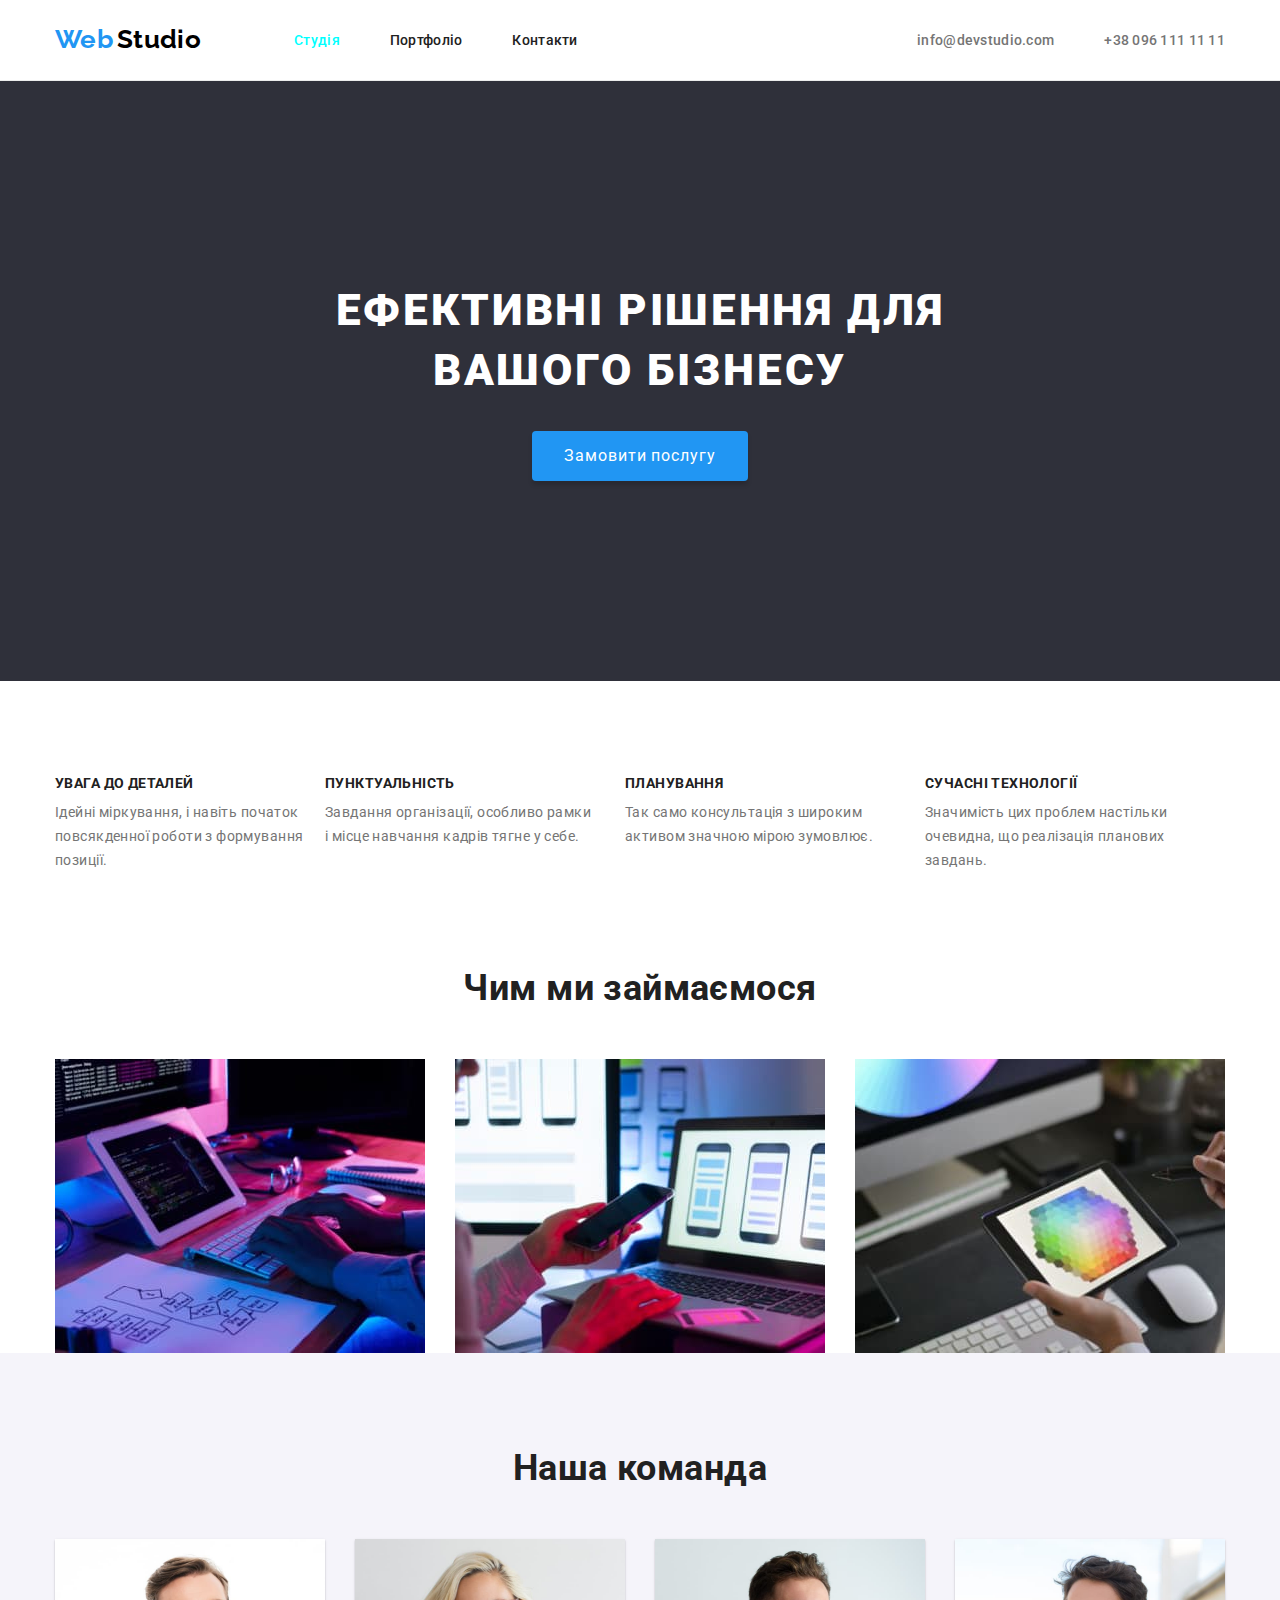
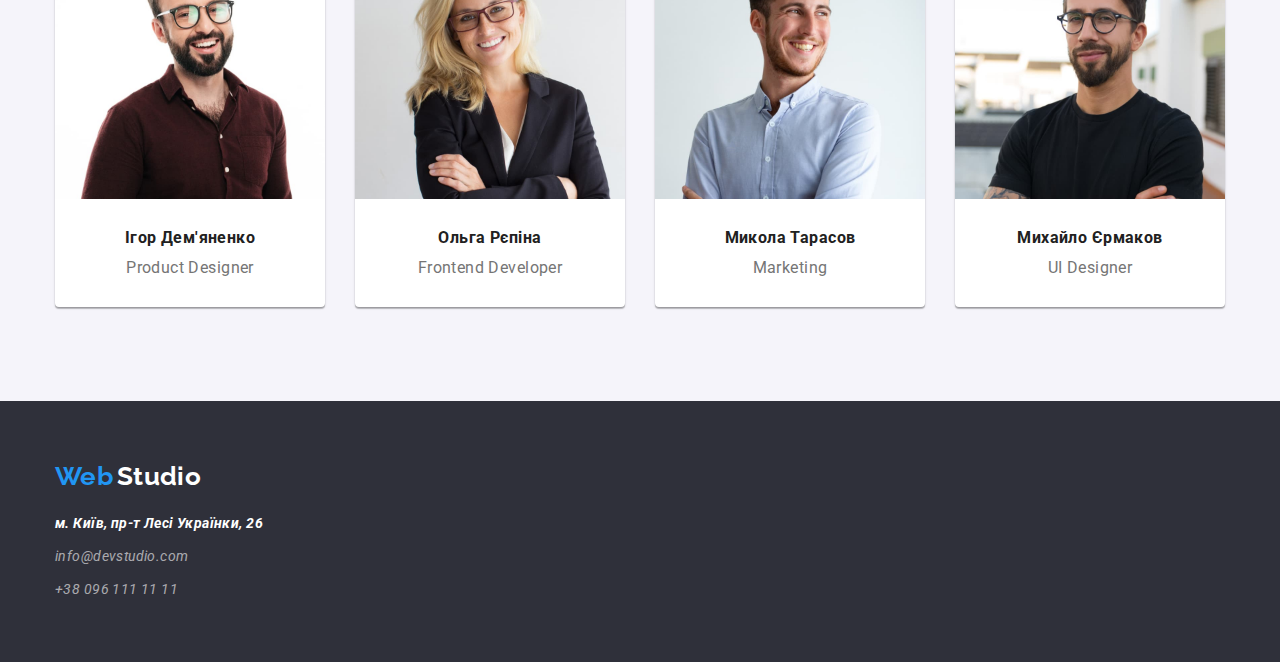
==== index.html @ d98c84aa "start" ====
<!DOCTYPE html>
<html lang="uk">
  <head>
    <meta charset="UTF-8" />
    <meta http-equiv="X-UA-Compatible" content="IE=edge" />
    <meta name="viewport" content="width=, initial-scale=1.0" />
    <title>Студія</title>

    <link
      href="https://fonts.googleapis.com/css2?family=Raleway:wght@700&family=Roboto:wght@400;500;700;900&display=swap"
      rel="stylesheet"
    />
    <link
      rel="stylesheet"
      href="https://cdnjs.cloudflare.com/ajax/libs/modern-normalize/1.1.0/modern-normalize.min.css"
    />
    <link rel="stylesheet" href="./styles/styles.css" />
  </head>
  <body class="page">
    <header class="header">
      <div class="container">
        <div class="main-nav">
          <a href="https://denysabramets.github.io/goit-markup-hw-02/index.html" class="logo ">
            <span lang="en" class="logo-link">Web</span>
            <span lang="en" class="logo-black">Studio</span>
          </a>
          
          <nav>
            <ul class="site-nav list">
              <li class="item"><a href="./index.html" class="link current">Студія</a></li>
              <li class="item"><a href="./portfolio.html" class="link">Портфоліо</a></li>
              <li class="item"><a href="#" class="link">Контакти</a></li>
            </ul>
          </nav>
          <ul class="link-nav list">
            <li class="item">
              <a href="mailto:info@devstudio.com" class="link">info@devstudio.com</a>
            </li>
            <li class="item">
              <a href="tel:+380961111111" class="link">+38 096 111 11 11</a>
            </li>
          </ul>
        </div>
    </div>
    </header>
    <main>
      <section class="hero">
        <h1 class="title">Ефективні рішення для <br> вашого бізнесу</h1>
        <button type="button" class="button">Замовити послугу</button>
      </section>
      <section class="section first">
        <h2 hidden class="visually-hidden">наші особливості</h2>
        <div class="container">
          <ul class="features list">
          <li class="box">
            <h3 class="features-title">УВАГА ДО ДЕТАЛЕЙ</h3>
            <p class="features-text">
              Ідейні міркування, і навіть початок повсякденної роботи з
              формування позиції.
            </p>
          </li>
          <li class="box">
            <h3 class="features-title">ПУНКТУАЛЬНІСТЬ</h3>
            <p class="features-text">
              Завдання організації, особливо рамки і місце навчання кадрів тягне
              у себе.
            </p>
          </li>
          <li class="box">
            <h3 class="features-title">ПЛАНУВАННЯ</h3>
            <p class="features-text">
              Так само консультація з широким активом значною мірою зумовлює.
            </p>
          </li>
          <li class="box">
            <h3 class="features-title">СУЧАСНІ ТЕХНОЛОГІЇ</h3>
            <p class="features-text">
              Значимість цих проблем настільки очевидна, що реалізація планових
              завдань.
            </p>
          </li>
        </ul></div>
      </section>
      
      <section class="section first">
        <div class="container">
          <h2 class="item">Чим ми займаємося</h2>
          <div class="flex">
          <img class="box" src="./images/box7.jpg" alt="робота за планшетом" width="370" height="294" />
          <img class="box" src="./images/box6.jpg" alt="робота за телефоном і ноутбуком" width="370"  height="294"/>
          <img class="box" src="./images/box5.jpg" alt="робота за маленьким планшетом" width="370" height="294" /></div>
        </div>
      </section>
      <section class="section last">
    
        <div class="container">
          <h2 class="team">Наша команда</h2>
          <ul class="list-team list">
          <li class="section-image">
            <img class="img" src="./images/box4.jpg" alt="людина яка працює в компаніЇ" width="270" height="260"/>
            <h3 class="name">Ігор Дем'яненко</h3>
            <p lang="en" class="text">Product Designer</p>
          </li>
          <li class="section-image">
            <img class="img" src="./images/box3.jpg" alt="людина яка працює в компаніЇ" width="270" height="260"/>
            <h3 class="name">Ольга Рєпіна</h3>
            <p lang="en" class="text">Frontend Developer</p>
          </li>
          <li class="section-image">
            <img class="img" src="./images/box2.jpg" alt="людина яка працює в компаніЇ" width="270" height="260"/>
            <h3 class="name">Микола Тарасов</h3>
            <p lang="en" class="text">Marketing</p>
          </li>
          <li class="section-image">
            <img class="img" src="./images/box1.jpg" alt="людина яка працює в компаніЇ" width="270" height="260"/>
            <h3 class="name">Михайло Єрмаков</h3>
            <p lang="en" class="text">UI Designer</p>
          </li>
        </ul>
      </div>
      </section>
    </main>
    <footer class="footer">
      <div class="container">
        <div class="down"><a href="https://denysabramets.github.io/goit-markup-hw-02/index.html" class="logo ">
          <span lang="en" class="logo-link">Web</span>
          <span lang="en" class="logo-header">Studio</span>
        </a></div>
      <address class="address">
        <ul class=" list">
          <li class="adress-up">
            <a href="https://goo.gl/maps/JBx5iPBna97AmBD86" target="_blank" rel="noopener noreferrer noflow"
              class="address-map">м. Київ, пр-т Лесі Українки, 26</a>
          </li>
          <li class="adress-down" >
            <a href="mailto:info@devstudio.com" class="address-text">info@devstudio.com</a>
          </li>
          <li  class="adress-down">
            <a href="tel:+380961111111" class="address-text">+38 096 111 11 11</a>
          </li>
        </ul>
      </address></div>
    </footer>
  </body>
</html>
---- styles/styles.css ----
:root {
  --primary-text-color: #212121;
  --title-text-color: #757575;
  --white-color: #ffffff;
  --blue-color: #2196f3;
  --black-color: #000000;
  --address-text-color: rgba(255, 255, 255, 0.6);
  --primary-background: #f5f5f5;
  --secondary-background: #2f303a;
  --section-background: #f5f4fa;
}
.list {
  list-style: none;
  padding: 0;
  margin: 0;
}

.container {
  margin-left: auto;
  margin-right: auto;
  width: 1200px;
  padding-left: 15px;
  padding-right: 15px;
}

.section {
  padding-top: 94px;
  padding-bottom: 94px;
}
.page {
  background-color: var(--white-color);
  color: var(--primary-text-color);
  font-family: Roboto, sans-serif;
  font-weight: 700;
  letter-spacing: 0.03em;
  font-size: 14px;
}
.logo-link {
  color: #2196f3;
  font-family: "Raleway", sans-serif;

  font-size: 26px;
  line-height: 1.2;
}

.header {
  border-bottom: 1px solid #ececec;
}
.logo-header {
  color: var(--white-color);
  font-family: "Raleway", sans-serif;
  font-size: 26px;
  line-height: 1.2;
}
.logo-black {
  color: var(--black-color);
  font-family: "Raleway", sans-serif;
  font-size: 26px;
  line-height: 1.2;
}

/* Навігація */
.up {
  margin-left: 215px;
}

.site-nav {
  display: flex;
  margin-left: 93px;
}
.site-nav .item + .item {
  margin-left: 50px;
}
/* .site-nav>.item:not(:last-child){
  margin-right: 50px;
} */
.link-nav {
  display: flex;
  align-items: baseline;
  margin-left: auto;
}
.link-nav .item + .item {
  margin-left: 50px;
}
.main-nav {
  display: flex;
  align-items: center;
}
.site-nav .link {
  display: block;
  padding-top: 32px;
  padding-bottom: 32px;
  font-weight: 500;
  line-height: 1.15;
  letter-spacing: 0.02em;
  text-decoration: none;
  color: var(--primary-text-color);
}
.site-nav .link:hover,
.site-nav .link:focus {
  color: var(--blue-color);
}

.logo-black:active,
.logo-link:active,
.site-nav .link:active {
  color: red;
}
.site-nav .link.current {
  color: aqua;
}
.link-nav .link {
  font-weight: 500;
  line-height: 1.15;
  letter-spacing: 0.02em;
  text-decoration: none;
  color: var(--title-text-color);
}
.link-nav .link:hover,
.link-nav .link:focus {
  color: var(--blue-color);
}
.link-nav .link:active {
  color: tomato;
}
/* class="Hero" */
.hero {
  background-color: var(--secondary-background);
  height: 600px;

  text-align: center;
}
.hero .title {
  color: var(--white-color);
  margin-top: 0;
  margin-bottom: 30px;
  padding-top: 200px;
  font-weight: 900;
  font-size: 44px;
  line-height: 1.36;
  text-align: center;
  letter-spacing: 0.06em;
  text-transform: uppercase;
  
}

/* class="Features" */
.features-text {
  color: var(--title-text-color);

  font-weight: 400;
  line-height: 1.71;
  margin-top: 10px;
  margin-bottom: 0px;
  min-width: 270px;
}
.features {
  display: flex;
 
}
.features .box + .box {
  margin-right: 30px;
}
.features .box {
  display: block;
}

.flex {
  display: flex;
}

.flex .box + .box {
  margin-left: 30px;
}

.features-title {
  margin-top: 0px;
  margin-bottom: 0px;
  font-weight: 700;
  font-size: 14px;
  line-height: 16px;
  letter-spacing: 0.03em;
  text-transform: uppercase;
  color: var(--primary-text-color);
}

/* class="TEAM" */
.section .team,
.section .item {
  font-size: 36px;
  line-height: 1.17;
  text-align: center;
  margin-top: 0px;
  margin-bottom: 50px;
}

.first {
  padding-top: 94px;
  padding-bottom: 0px;
}


.list-team {
  display: flex;
}

.section-image {
  box-shadow: 0px 1px 3px rgba(0, 0, 0, 0.12), 0px 1px 1px rgba(0, 0, 0, 0.14),
    0px 2px 1px rgba(0, 0, 0, 0.2);
  border-radius: 0px 0px 4px 4px;
  background-color: #ffffff;
  width: 270px;
  text-align: center;
}
.section-image .name {
  margin-top: 30px;
  margin-bottom: 0px;
}
.section-image .img {
  display: block;
}
.section-image:not(:last-child) {
  margin-right: 30px;
}
.last {
  background-color: var(--section-background);
}



.list-team .text {
  color: var(--title-text-color);
  font-weight: 400;
  font-size: 16px;
  line-height: 1.19;
  margin-bottom: 30px;
  margin-top: 10px;
}
/* Футер */
.footer {
  background-color: var(--secondary-background);
}
.down {
  padding-top: 60px;
}

.address-text {
  color: var(--address-text-color);
  font-weight: 400;
  line-height: 1.71;

  text-decoration: none;
}
.address-map {
  color: var(--white-color);

  line-height: 1.71;

  text-decoration: none;
  
}
.adress-up {
  padding-top: 20px;
}
.adress-down {
  margin-top: 9px;
  

}
.address{
  padding-bottom: 60px;
}

.address-text:hover,
.address-text:focus {
  color: var(--blue-color);
}
.address-text:active,
.address-map:active {
  color: tomato;
}
/* Button */
.hero .button {
  background-color: var(--blue-color);
  color: var(--white-color);
  cursor: pointer;
  font-family: inherit;
  font-size: 16px;
  line-height: 1.88;
  letter-spacing: 0.06em;
  border: 0;
  box-shadow: 0px 4px 4px rgba(0, 0, 0, 0.15);
  border-radius: 4px;
  padding: 10px 32px;
  display: inline-block;
  min-width: 216px;
  text-align: center;
}
/* ПОРТФОЛІО */

/* Кнопки Флекс */
.filters {
  display: flex;
  justify-content: center;
  margin-bottom: 66px;
}
.filters .box + .box {
  margin-left: 8px;
}
.gallery {
  display: flex;
  flex-wrap: wrap;
  width: 1200px;
}
.gallery .card {
  width: 370px;
  margin-right: 30px;
  margin-bottom: 30px;
}

.card {
  background-color: var(--white-color);
  display: block;
}
img {
  display: block;
}
.gallery .card:nth-child(3n) {
  margin-right: 0;
}

.gallery .card:nth-last-child(-n + 3) {
  margin-bottom: 0;
}

.text-card,
.logo {
  text-decoration: none;
}
.card .box {
  padding-left: 24px;
  padding-right: 24px;
  padding-top: 20px;
  border-left: 1px solid #eeeeee;
  border-right: 1px solid #eeeeee;
  border-bottom: 1px solid #eeeeee;
}

.filters .button {
  background-color: var(--section-background);
  color: var(--primary-text-color);
  cursor: pointer;
  font-weight: 500;
  font-size: 16px;
  line-height: 1.62;
  border: 1px solid transparent;
  box-shadow: 0px 3px 1px rgba(0, 0, 0, 0.1), 0px 1px 2px rgba(0, 0, 0, 0.08),
    0px 2px 2px rgba(0, 0, 0, 0.12);
  border-radius: 4px;
  padding: 6px 25px;
  display: inline-block;
  text-align: center;
}
.filters .button:hover,
.filters .button:focus,
.address-text:hover,
.address-text:focus {
  color: var(--blue-color);
}
.filters .button:active,
.hero .button:active {
  color: tomato;
}
.gallery-item {
  font-size: 18px;
  line-height: 2;
  color: var(--primary-text-color);
  margin-top: 20px;
  margin-bottom: 0px;
}

.gallery-text {
  font-weight: 400;
  font-size: 16px;
  line-height: 1.88;
  color: var(--title-text-color);
  margin-top: 4px;
  margin-bottom: 20px;
}
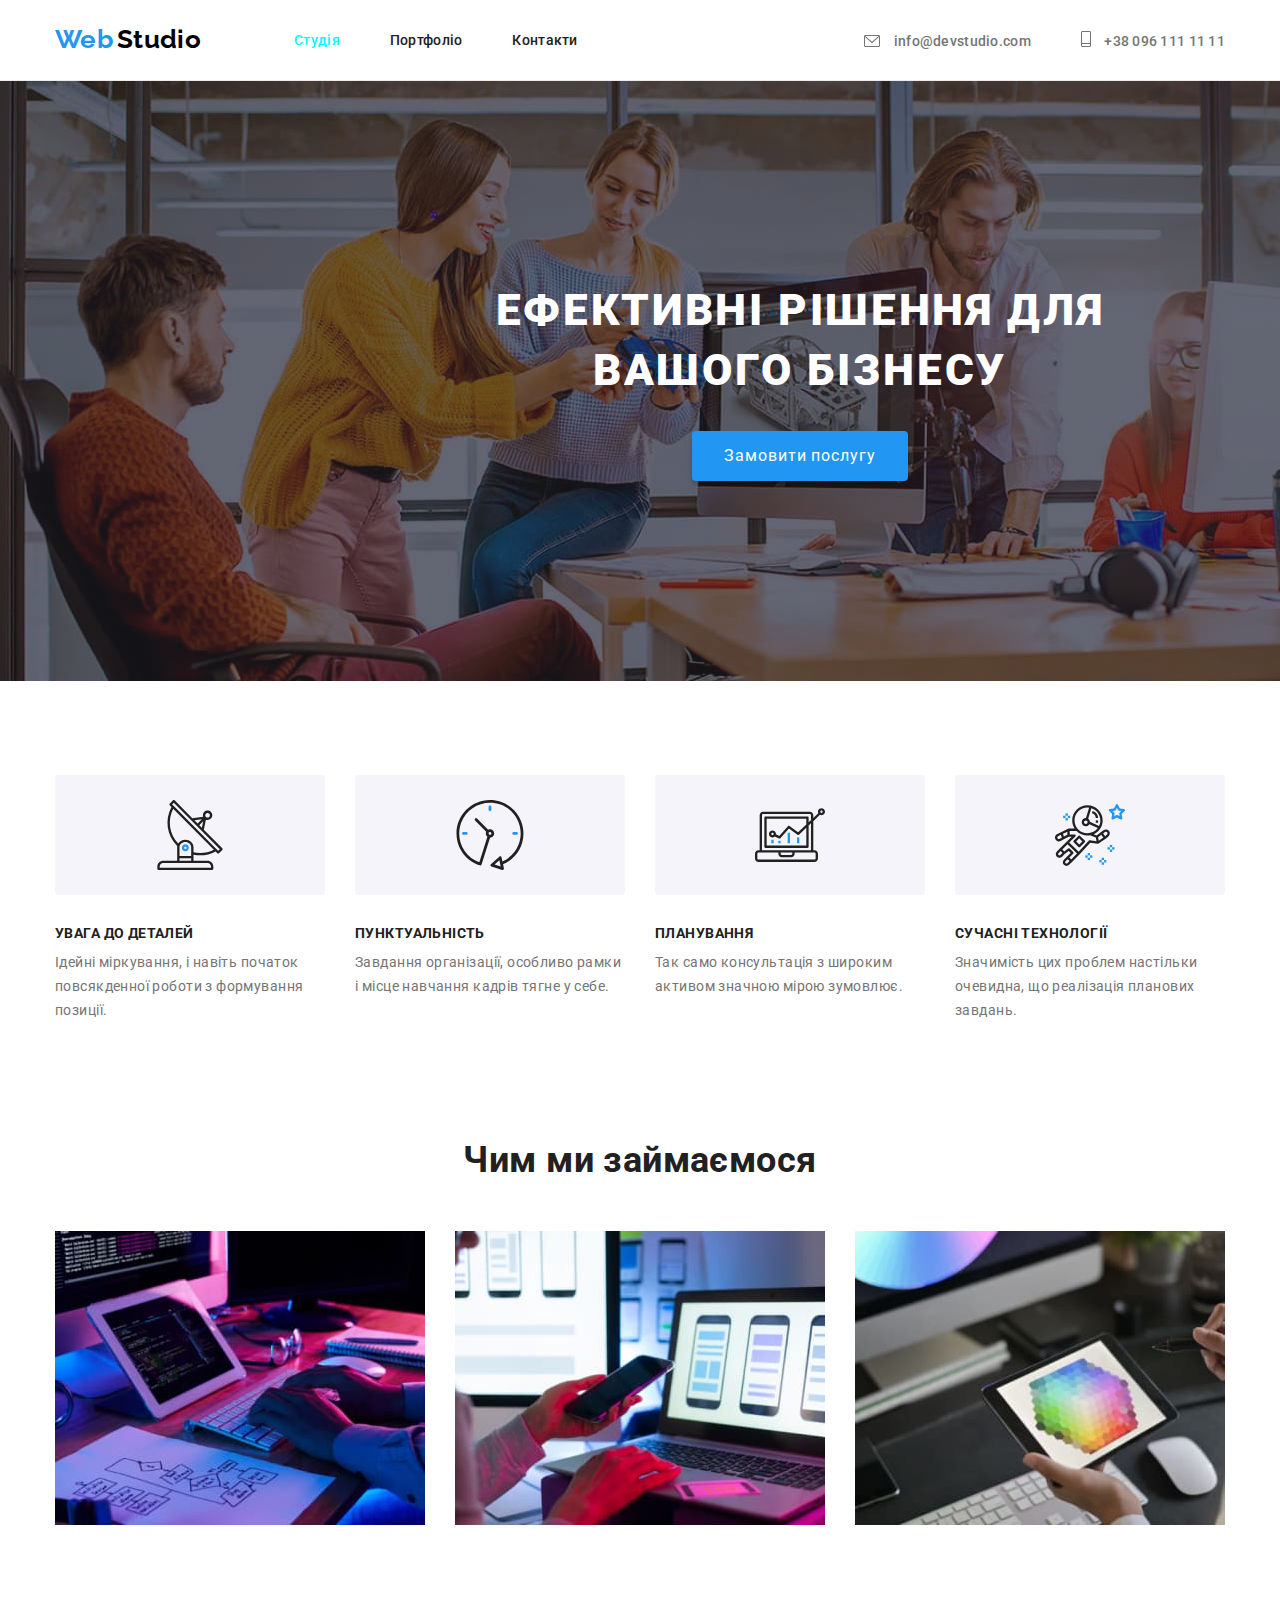
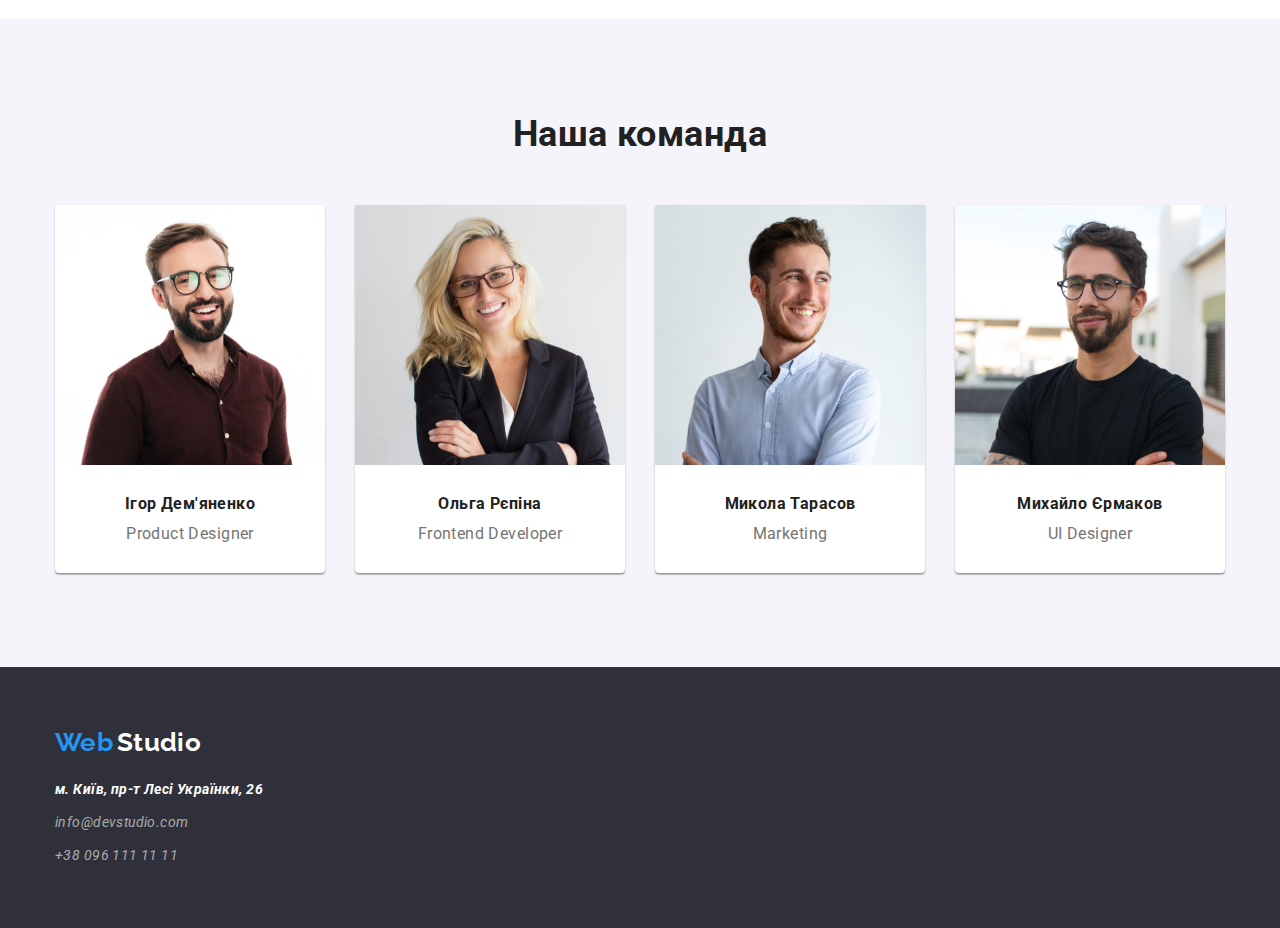
==== commit 24140ac3: "starthw" ====
--- a/index.html
+++ b/index.html
@@ -33,10 +33,10 @@
             </ul>
           </nav>
           <ul class="link-nav list">
-            <li class="item">
+            <li class="item logo-mail" >
               <a href="mailto:info@devstudio.com" class="link">info@devstudio.com</a>
             </li>
-            <li class="item">
+            <li class="item logo-phone">
               <a href="tel:+380961111111" class="link">+38 096 111 11 11</a>
             </li>
           </ul>
@@ -52,27 +52,27 @@
         <h2 hidden class="visually-hidden">наші особливості</h2>
         <div class="container">
           <ul class="features list">
-          <li class="box">
+          <li class="box icon-antenna">
             <h3 class="features-title">УВАГА ДО ДЕТАЛЕЙ</h3>
             <p class="features-text">
               Ідейні міркування, і навіть початок повсякденної роботи з
               формування позиції.
             </p>
           </li>
-          <li class="box">
+          <li class="box icon-clock">
             <h3 class="features-title">ПУНКТУАЛЬНІСТЬ</h3>
             <p class="features-text">
               Завдання організації, особливо рамки і місце навчання кадрів тягне
               у себе.
             </p>
           </li>
-          <li class="box">
+          <li class="box icon-diagram">
             <h3 class="features-title">ПЛАНУВАННЯ</h3>
             <p class="features-text">
               Так само консультація з широким активом значною мірою зумовлює.
             </p>
           </li>
-          <li class="box">
+          <li class="box icon-astronaut">
             <h3 class="features-title">СУЧАСНІ ТЕХНОЛОГІЇ</h3>
             <p class="features-text">
               Значимість цих проблем настільки очевидна, що реалізація планових
@@ -82,7 +82,7 @@
         </ul></div>
       </section>
       
-      <section class="section first">
+      <section class="section ">
         <div class="container">
           <h2 class="item">Чим ми займаємося</h2>
           <div class="flex">
--- a/styles/styles.css
+++ b/styles/styles.css
@@ -78,6 +78,8 @@
   display: flex;
   align-items: baseline;
   margin-left: auto;
+  text-align: center;
+
 }
 .link-nav .item + .item {
   margin-left: 50px;
@@ -123,13 +125,48 @@
 .link-nav .link:active {
   color: tomato;
 }
+.logo-mail::before{
+  content: "";
+  width: 16px;
+  height: 12px;
+  background-image: url(../images/mail.svg);
+  display:inline-flex;
+  margin-right:10px;
+  padding: 1px;
+ 
+}
+.logo-phone::before {
+  content: "";
+  width: 10px;
+  height: 16px;
+  background-image: url(../images/phone.svg);
+  display: inline-flex;
+  margin-right: 10px;
+  padding: 1px;
+
+}
+
 /* class="Hero" */
 .hero {
   background-color: var(--secondary-background);
   height: 600px;
-
-  text-align: center;
-}
+  min-width: 1600px;
+  text-align: center;
+  background-image: linear-gradient(
+      to right,
+      rgba(47, 48, 58, 0.4),
+      rgba(47, 48, 58, 0.4)
+    ),
+    url(../images/background.jpg);
+  background-repeat: no-repeat;
+  background-size: cover;
+  background-position: center;
+  margin-left: auto;
+  margin-right: auto;
+  /* url(../images/background.jpg) */
+}
+
+
 .hero .title {
   color: var(--white-color);
   margin-top: 0;
@@ -141,7 +178,6 @@
   text-align: center;
   letter-spacing: 0.06em;
   text-transform: uppercase;
-  
 }
 
 /* class="Features" */
@@ -156,10 +192,10 @@
 }
 .features {
   display: flex;
- 
+  height: 270px;
 }
 .features .box + .box {
-  margin-right: 30px;
+  margin-left: 30px;
 }
 .features .box {
   display: block;
@@ -183,6 +219,74 @@
   text-transform: uppercase;
   color: var(--primary-text-color);
 }
+.icon-antenna::before{
+  content: "";
+  background-image: url(../images/antenna.svg);
+  display:block;
+  height: 120px;
+  background-position: center;
+  background-size: 70px;
+  padding: 25px 100px;
+  margin-bottom: 30px;
+  background-repeat: no-repeat;
+  background-color:var(--section-background);
+    border-radius: 4px;
+    
+}
+.icon-clock::before {
+  content: "";
+  background-image: url(../images/clock.svg);
+  display: block;
+  height: 120px;
+  background-position: center;
+  padding: 25px 100px;
+  background-size: 70px;
+  margin-bottom: 30px;
+  background-repeat: no-repeat;
+  background-color: var(--section-background);
+  border-radius: 4px;
+
+
+
+
+
+}
+.icon-diagram::before {
+  content: "";
+  background-image: url(../images/diagram.svg);
+  display: block;
+height: 120px;
+  background-position: center;
+  background-size: 70px;
+  padding: 25px 100px;
+  margin-bottom: 30px;
+  background-repeat: no-repeat;
+  background-color: var(--section-background);
+  border-radius: 4px;
+
+
+
+
+
+}
+.icon-astronaut::before {
+  content: "";
+  background-image: url(../images/astronaut.svg);
+  display: block;
+  height: 120px;
+    background-position: center;
+    background-size: 70px;
+    padding: 25px 100px;
+    margin-bottom: 30px;
+    background-repeat: no-repeat;
+    background-color: var(--section-background);
+    border-radius: 4px;
+
+
+
+
+
+}
 
 /* class="TEAM" */
 .section .team,
@@ -198,7 +302,6 @@
   padding-top: 94px;
   padding-bottom: 0px;
 }
-
 
 .list-team {
   display: flex;
@@ -226,8 +329,6 @@
   background-color: var(--section-background);
 }
 
-
-
 .list-team .text {
   color: var(--title-text-color);
   font-weight: 400;
@@ -257,17 +358,14 @@
   line-height: 1.71;
 
   text-decoration: none;
-  
 }
 .adress-up {
   padding-top: 20px;
 }
 .adress-down {
   margin-top: 9px;
-  
-
-}
-.address{
+}
+.address {
   padding-bottom: 60px;
 }
 
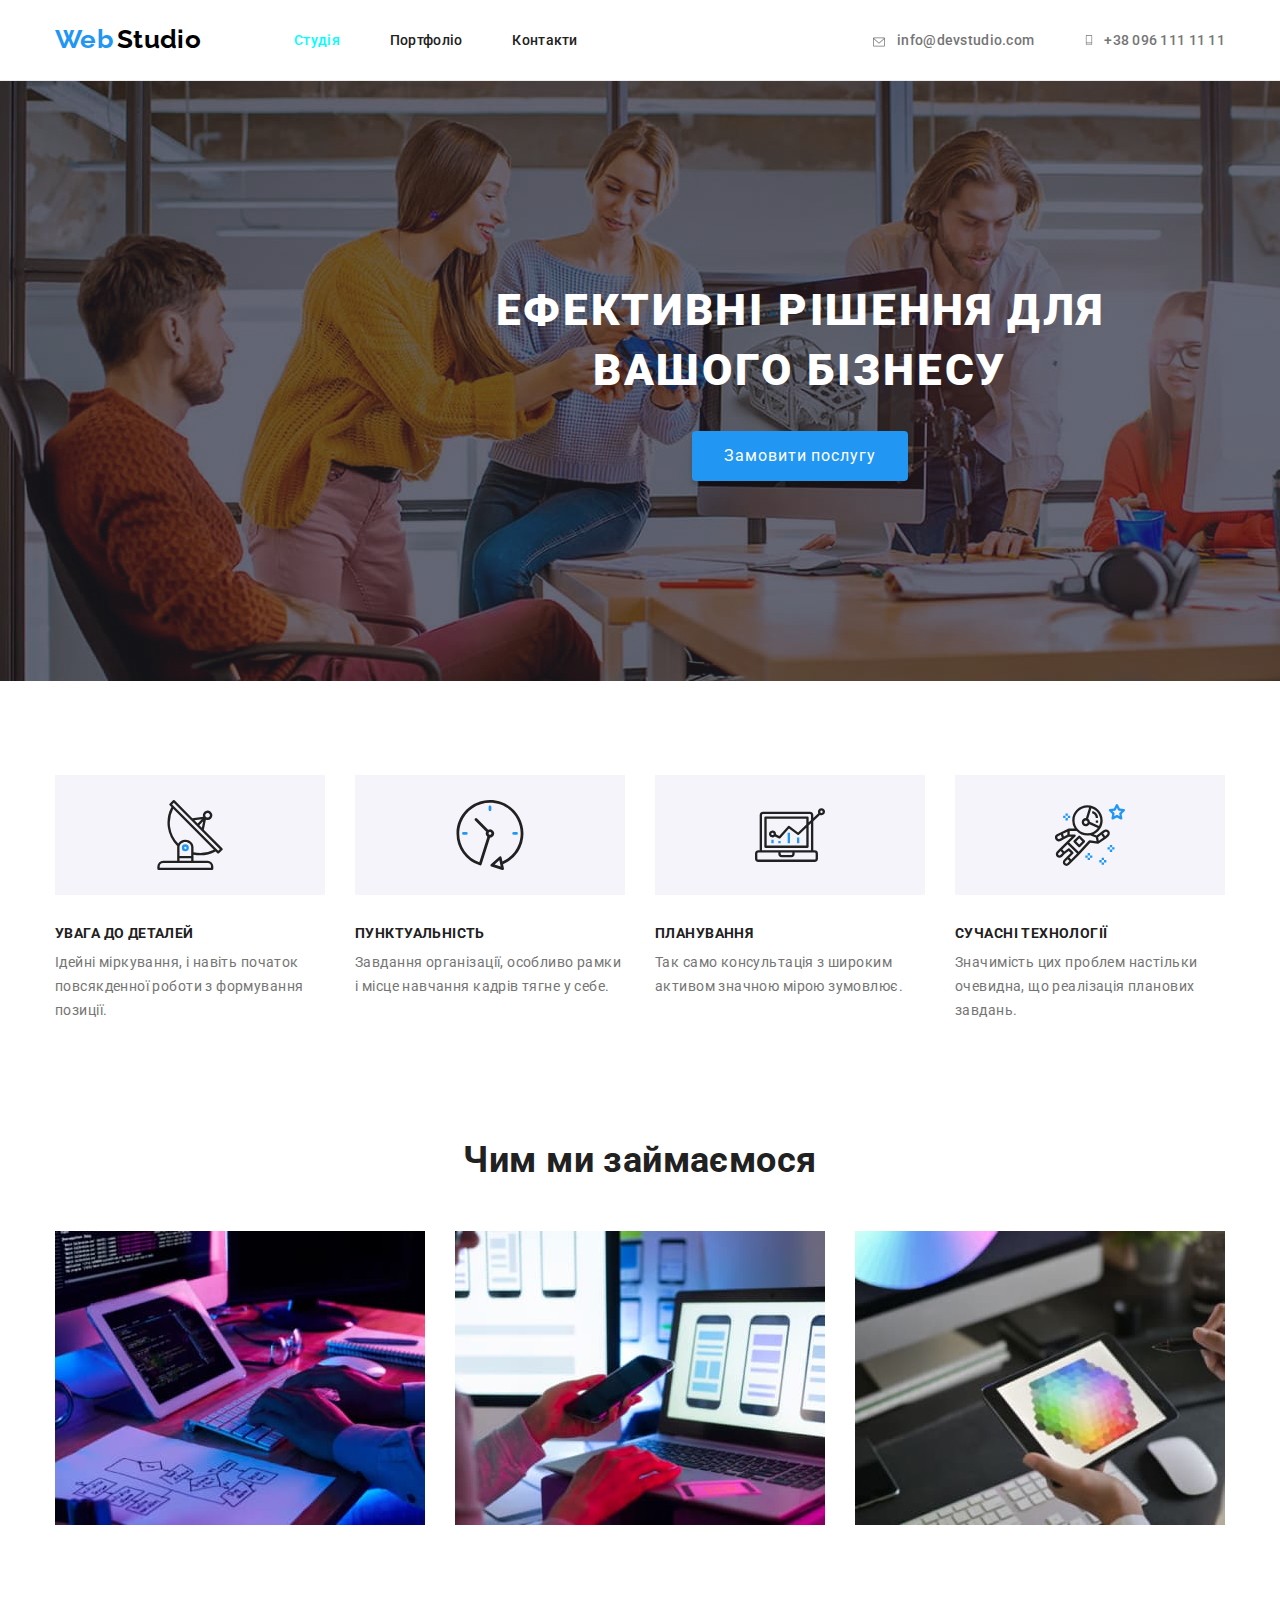
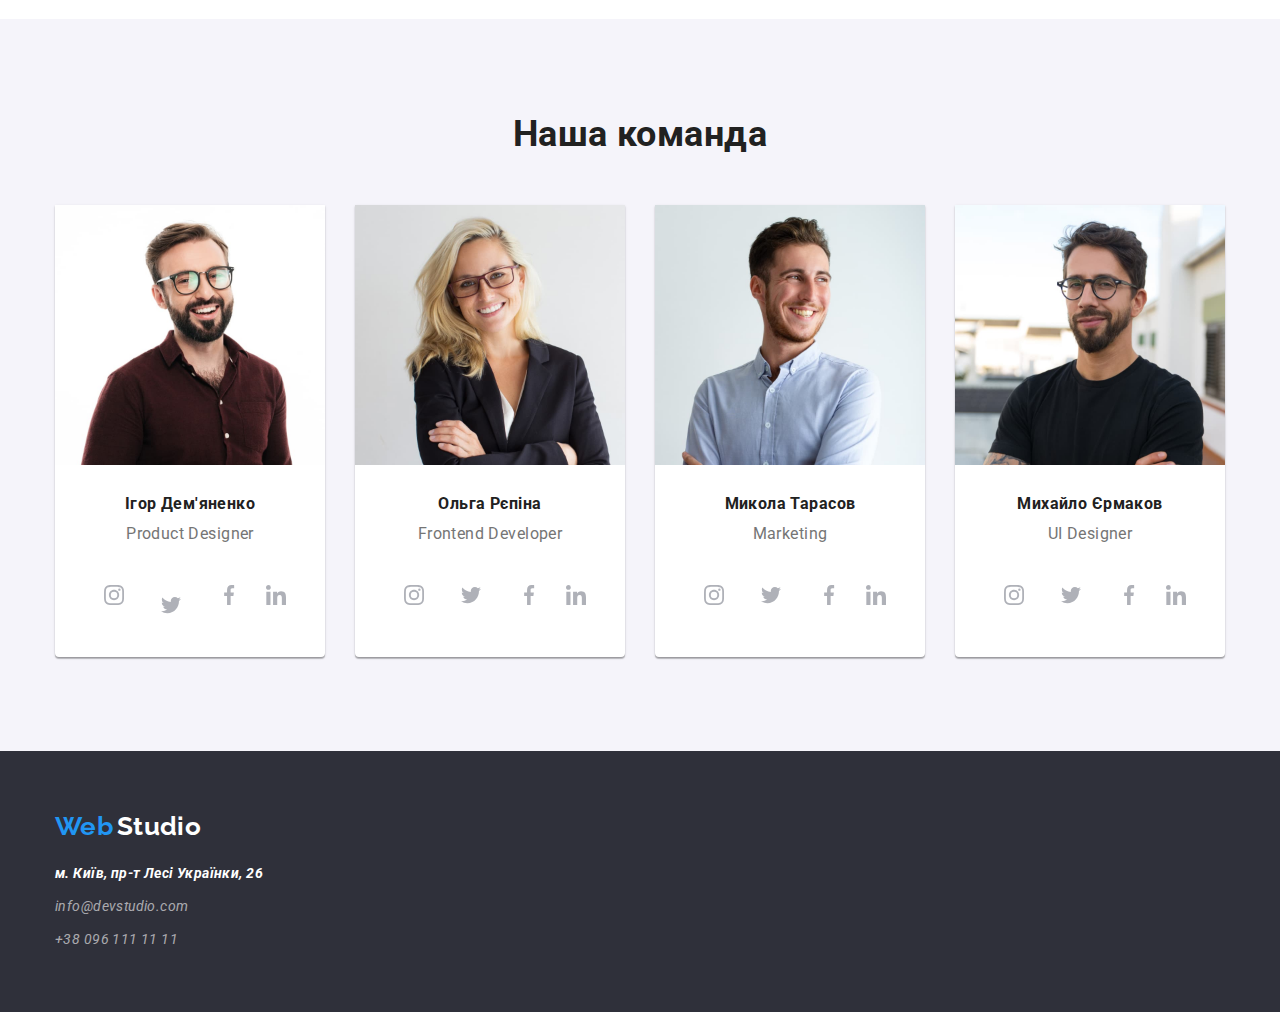
==== commit 5bac2e97: "hw" ====
--- a/index.html
+++ b/index.html
@@ -33,11 +33,16 @@
             </ul>
           </nav>
           <ul class="link-nav list">
-            <li class="item logo-mail" >
-              <a href="mailto:info@devstudio.com" class="link">info@devstudio.com</a>
+            <li class="item " >
+              
+              <a href="mailto:info@devstudio.com" class="link"><svg width="16px" height="12px" class="icon-mail"><use href="./images/icon.svg#icon-mail"></use></svg>info@devstudio.com</a 
+                
+              >
             </li>
             <li class="item logo-phone">
-              <a href="tel:+380961111111" class="link">+38 096 111 11 11</a>
+              <a href="tel:+380961111111" class="link"><svg width="10px" height="16px" class="icon-mail">
+                <use href="./images/icon.svg#icon-Phone"></use>
+              </svg>+38 096 111 11 11</a>
             </li>
           </ul>
         </div>
@@ -51,28 +56,41 @@
       <section class="section first">
         <h2 hidden class="visually-hidden">наші особливості</h2>
         <div class="container">
+          
           <ul class="features list">
-          <li class="box icon-antenna">
-            <h3 class="features-title">УВАГА ДО ДЕТАЛЕЙ</h3>
+          <li class="box ">
+            <div class="icon-features"><svg width="70px" height="70px">
+              <use href="./images/icon.svg#icon-antenna"></use>
+            </svg></div>
+            <h3 class="features-title" >УВАГА ДО ДЕТАЛЕЙ</h3>
             <p class="features-text">
               Ідейні міркування, і навіть початок повсякденної роботи з
               формування позиції.
             </p>
           </li>
-          <li class="box icon-clock">
+          <li class="box ">
+            <div class="icon-features"><svg width="70px" height="70px">
+                <use href="./images/icon.svg#icon-clock"></use>
+              </svg></div>
             <h3 class="features-title">ПУНКТУАЛЬНІСТЬ</h3>
             <p class="features-text">
               Завдання організації, особливо рамки і місце навчання кадрів тягне
               у себе.
             </p>
           </li>
-          <li class="box icon-diagram">
+          <li class="box ">
+            <div class="icon-features"><svg width="70px" height="70px">
+                <use href="./images/icon.svg#icon-diagram"></use>
+              </svg></div>
             <h3 class="features-title">ПЛАНУВАННЯ</h3>
             <p class="features-text">
               Так само консультація з широким активом значною мірою зумовлює.
             </p>
           </li>
-          <li class="box icon-astronaut">
+          <li class="box ">
+            <div class="icon-features"><svg width="70px" height="70px">
+                <use href="./images/icon.svg#icon-astronaut"></use>
+              </svg></div>
             <h3 class="features-title">СУЧАСНІ ТЕХНОЛОГІЇ</h3>
             <p class="features-text">
               Значимість цих проблем настільки очевидна, що реалізація планових
@@ -100,21 +118,98 @@
             <img class="img" src="./images/box4.jpg" alt="людина яка працює в компаніЇ" width="270" height="260"/>
             <h3 class="name">Ігор Дем'яненко</h3>
             <p lang="en" class="text">Product Designer</p>
+            <div >
+              <ul class=" list">
+                <li class="icon-team">
+                  <a href="https://www.instagram.com/" target="blank" rel="noreferrer noopener">
+                  <svg class="icon-sprite" width="20px" height="20px">
+                  <use href="./images/icon.svg#icon-instagram"></use>
+                </svg></a></li>
+                <li class="icon-team">
+                  <a href="https://www.instagram.com/" target="_blank" rel="noreferrer noopener"></a>
+                  <svg class="icon-sprite" width="20px" height="20px">
+                  <use href="./images/icon.svg#icon-twitter"></use>
+                </svg></li>
+                <li class="icon-team"><svg class="icon-sprite" width="20px" height="20px">
+                  <use href="./images/icon.svg#icon-facebook"></use>
+                </svg></li>
+                <li class="icon-team"><svg class="icon-sprite" width="20px" height="20px">
+                  <use href="./images/icon.svg#icon-linkedin"></use>
+                </svg></li>
+              </ul>
+              
+              
+            </div>
           </li>
           <li class="section-image">
             <img class="img" src="./images/box3.jpg" alt="людина яка працює в компаніЇ" width="270" height="260"/>
             <h3 class="name">Ольга Рєпіна</h3>
             <p lang="en" class="text">Frontend Developer</p>
+            <div>
+              <ul class=" list">
+                <li class="icon-team"><svg class="icon-sprite" width="20px" height="20px">
+                    <use href="./images/icon.svg#icon-instagram"></use>
+                  </svg></li>
+                <li class="icon-team"><svg class="icon-sprite" width="20px" height="20px">
+                    <use href="./images/icon.svg#icon-twitter"></use>
+                  </svg></li>
+                <li class="icon-team"><svg class="icon-sprite" width="20px" height="20px">
+                    <use href="./images/icon.svg#icon-facebook"></use>
+                  </svg></li>
+                <li class="icon-team"><svg class="icon-sprite" width="20px" height="20px">
+                    <use href="./images/icon.svg#icon-linkedin"></use>
+                  </svg></li>
+              </ul>
+            
+            
+            </div>
           </li>
           <li class="section-image">
             <img class="img" src="./images/box2.jpg" alt="людина яка працює в компаніЇ" width="270" height="260"/>
             <h3 class="name">Микола Тарасов</h3>
             <p lang="en" class="text">Marketing</p>
+            <div>
+              <ul class=" list">
+                <li class="icon-team"><svg class="icon-sprite" width="20px" height="20px">
+                    <use href="./images/icon.svg#icon-instagram"></use>
+                  </svg></li>
+                <li class="icon-team"><svg class="icon-sprite" width="20px" height="20px">
+                    <use href="./images/icon.svg#icon-twitter"></use>
+                  </svg></li>
+                <li class="icon-team"><svg class="icon-sprite" width="20px" height="20px">
+                    <use href="./images/icon.svg#icon-facebook"></use>
+                  </svg></li>
+                <li class="icon-team"><svg class="icon-sprite" width="20px" height="20px">
+                    <use href="./images/icon.svg#icon-linkedin"></use>
+                  </svg></li>
+              </ul>
+            
+            
+            </div>
           </li>
           <li class="section-image">
             <img class="img" src="./images/box1.jpg" alt="людина яка працює в компаніЇ" width="270" height="260"/>
             <h3 class="name">Михайло Єрмаков</h3>
             <p lang="en" class="text">UI Designer</p>
+            <div>
+              <ul class=" list">
+                <li class="icon-team">
+                  <svg class="icon-sprite" width="20px" height="20px">
+                    <use href="./images/icon.svg#icon-instagram"></use>
+                  </svg></li>
+                <li class="icon-team"><svg class="icon-sprite" width="20px" height="20px">
+                    <use href="./images/icon.svg#icon-twitter"></use>
+                  </svg></li>
+                <li class="icon-team"><svg class="icon-sprite" width="20px" height="20px">
+                    <use href="./images/icon.svg#icon-facebook"></use>
+                  </svg></li>
+                <li class="icon-team"><svg class="icon-sprite" width="20px" height="20px">
+                    <use href="./images/icon.svg#icon-linkedin"></use>
+                  </svg></li>
+              </ul>
+            
+            
+            </div>
           </li>
         </ul>
       </div>
--- a/styles/styles.css
+++ b/styles/styles.css
@@ -113,11 +113,15 @@
 }
 .link-nav .link {
   font-weight: 500;
+  font-size: 14px;
   line-height: 1.15;
   letter-spacing: 0.02em;
   text-decoration: none;
   color: var(--title-text-color);
-}
+  
+}
+.link-nav .item{
+justify-items: center;}
 .link-nav .link:hover,
 .link-nav .link:focus {
   color: var(--blue-color);
@@ -125,26 +129,19 @@
 .link-nav .link:active {
   color: tomato;
 }
-.logo-mail::before{
-  content: "";
-  width: 16px;
-  height: 12px;
-  background-image: url(../images/mail.svg);
-  display:inline-flex;
+.icon-mail{
   margin-right:10px;
-  padding: 1px;
- 
-}
-.logo-phone::before {
-  content: "";
-  width: 10px;
-  height: 16px;
-  background-image: url(../images/phone.svg);
-  display: inline-flex;
-  margin-right: 10px;
-  padding: 1px;
-
-}
+  fill: currentColor;
+    vertical-align: -0.15em;
+  
+    
+  }
+  .link-nav .icon-mail:hover,.icon-mail:focus{
+    fill:var(--blue-color)
+  }
+
+
+
 
 /* class="Hero" */
 .hero {
@@ -219,74 +216,51 @@
   text-transform: uppercase;
   color: var(--primary-text-color);
 }
-.icon-antenna::before{
-  content: "";
-  background-image: url(../images/antenna.svg);
-  display:block;
-  height: 120px;
-  background-position: center;
-  background-size: 70px;
-  padding: 25px 100px;
-  margin-bottom: 30px;
-  background-repeat: no-repeat;
-  background-color:var(--section-background);
-    border-radius: 4px;
-    
-}
-.icon-clock::before {
-  content: "";
-  background-image: url(../images/clock.svg);
-  display: block;
-  height: 120px;
-  background-position: center;
-  padding: 25px 100px;
-  background-size: 70px;
-  margin-bottom: 30px;
-  background-repeat: no-repeat;
-  background-color: var(--section-background);
-  border-radius: 4px;
-
-
-
-
-
-}
-.icon-diagram::before {
-  content: "";
-  background-image: url(../images/diagram.svg);
-  display: block;
+.icon-features{
+display: inline-flex;
+background-color: #f5f4fa;
+align-items: center;
+justify-content: center;
+width: 270px;
 height: 120px;
-  background-position: center;
-  background-size: 70px;
-  padding: 25px 100px;
-  margin-bottom: 30px;
-  background-repeat: no-repeat;
-  background-color: var(--section-background);
-  border-radius: 4px;
-
-
-
-
-
-}
-.icon-astronaut::before {
-  content: "";
-  background-image: url(../images/astronaut.svg);
-  display: block;
-  height: 120px;
-    background-position: center;
-    background-size: 70px;
-    padding: 25px 100px;
+margin-bottom: 30px;
+
+}
+.icon-team{
+  display:inline-flex;
+    justify-content: center;
+    align-items: center;
+    width: 44px;
+    height: 44px;
     margin-bottom: 30px;
-    background-repeat: no-repeat;
-    background-color: var(--section-background);
-    border-radius: 4px;
-
-
-
-
-
-}
+    border-radius: 50%;
+    fill:#AFB1B8; 
+}
+.icon-team:hover{
+  background-color: #2196f3;
+  box-shadow: 0px 4px 4px 0px #00000040;
+  
+}
+.icon-team:not(:last-child){
+      margin-left: 10px;
+}
+.icon-sprite{
+  fill: #AFB1B8;
+  
+}
+
+
+.icon-sprite:hover{
+  fill: white;
+  
+}
+
+
+
+
+
+
+
 
 /* class="TEAM" */
 .section .team,
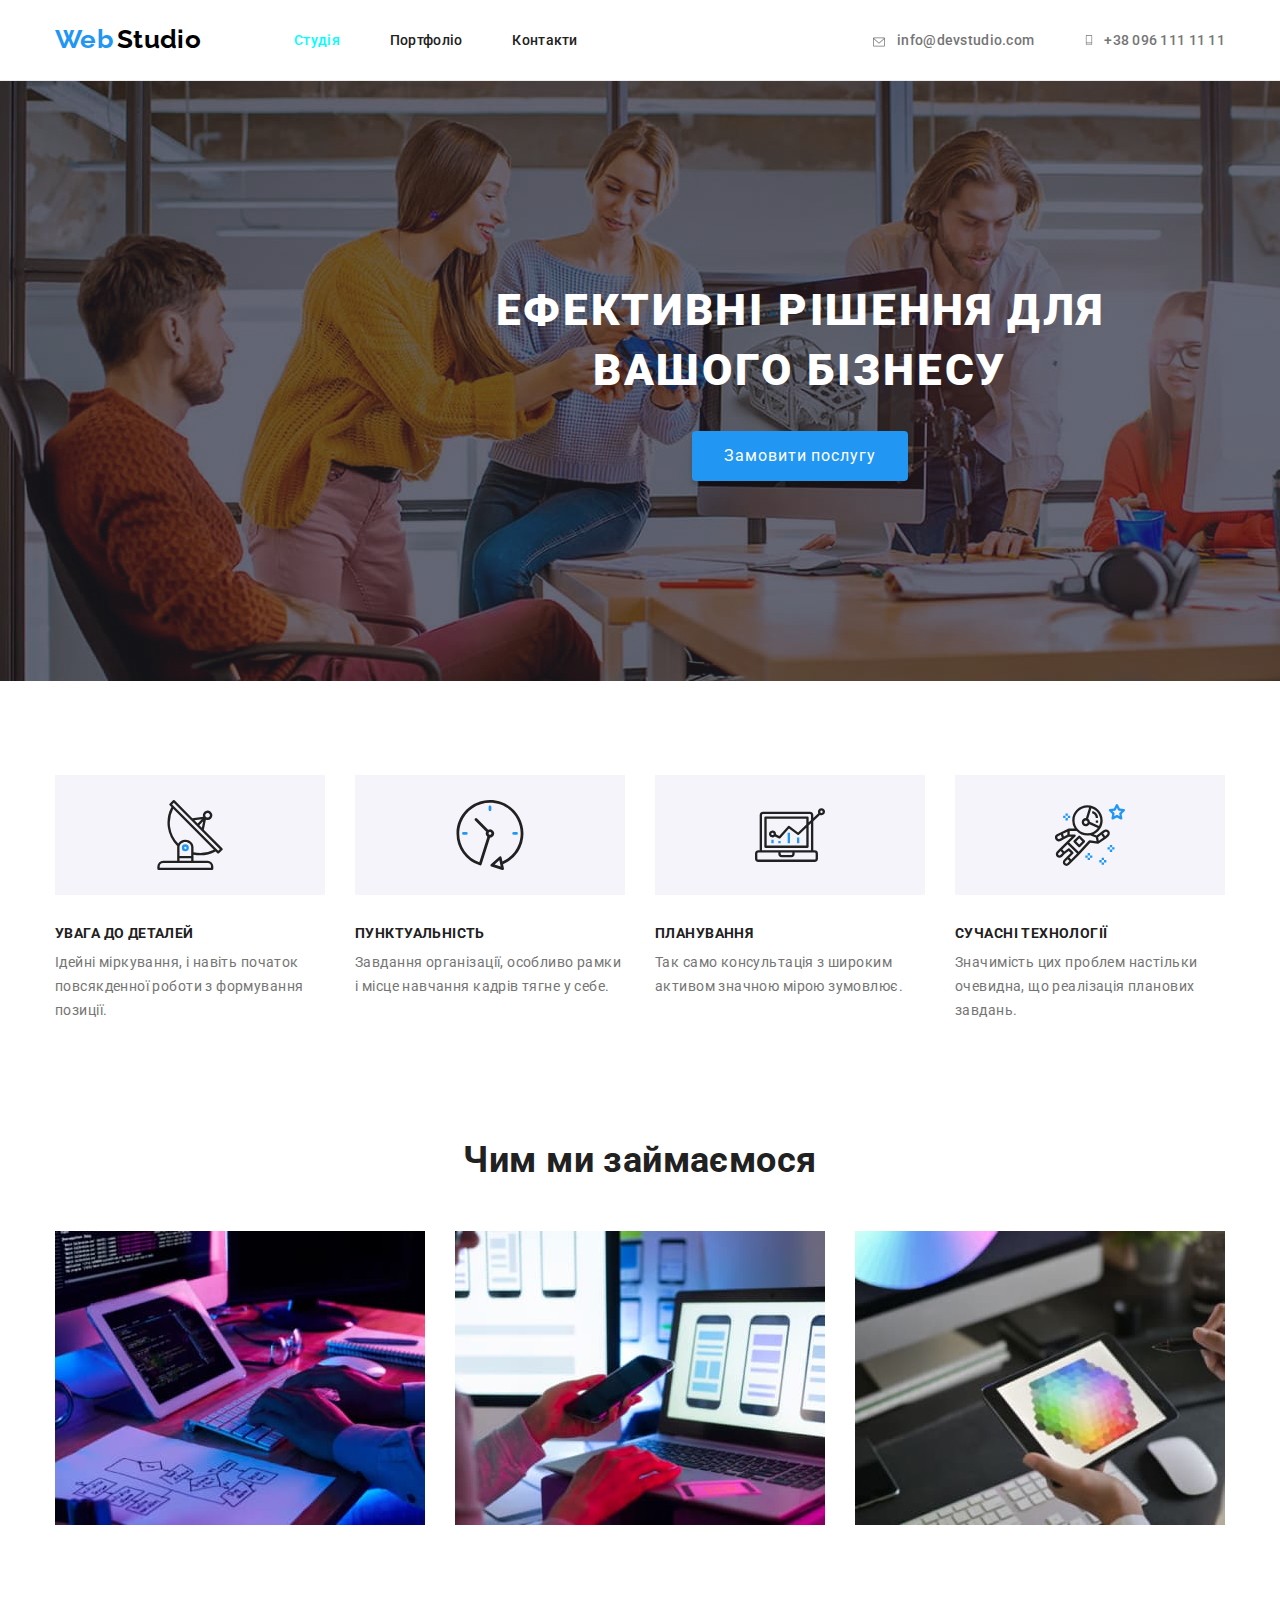
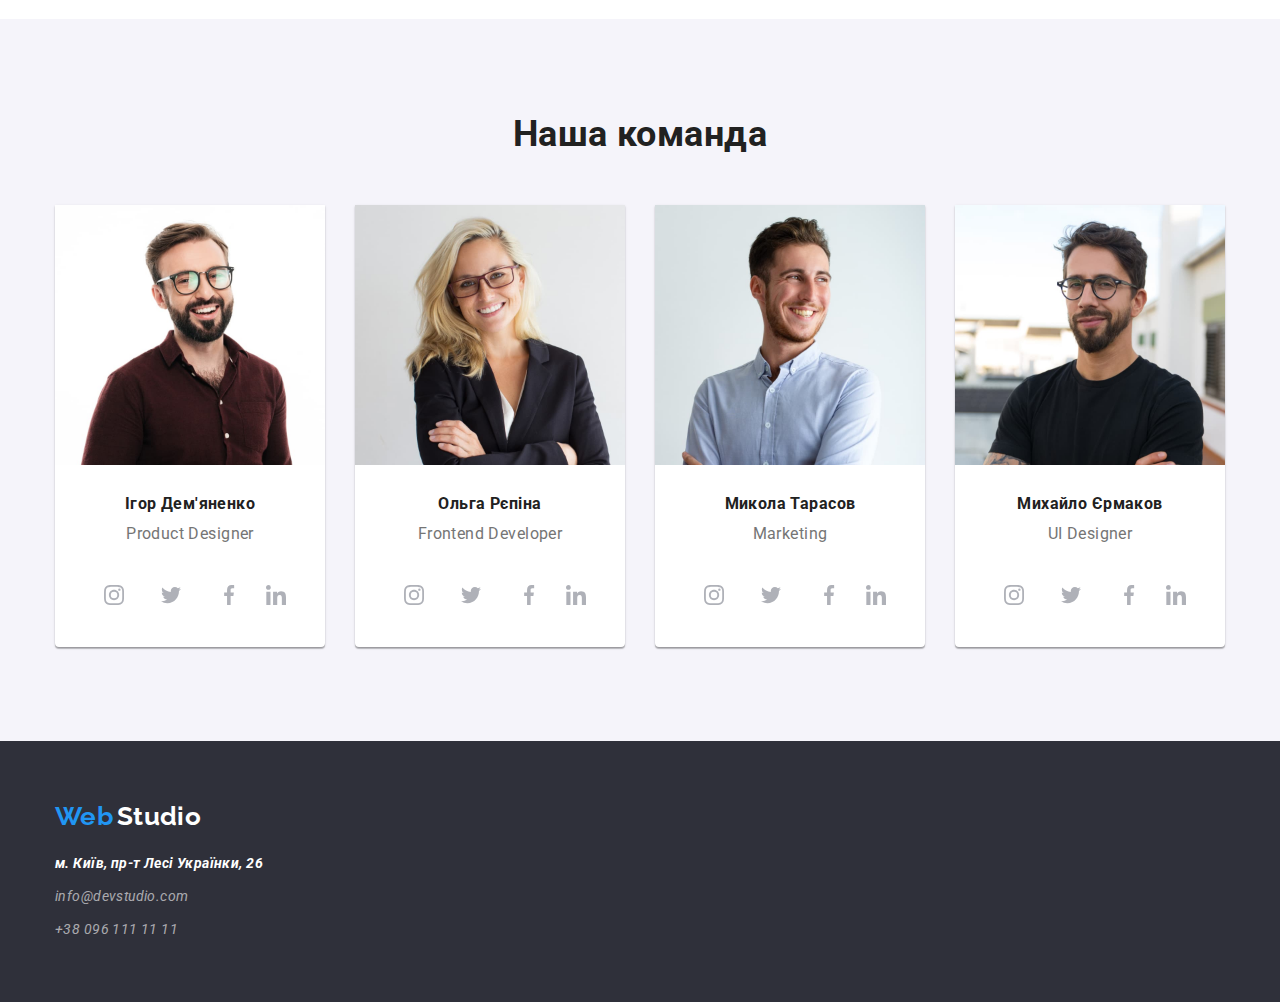
==== commit e8b5a313: "hw" ====
--- a/index.html
+++ b/index.html
@@ -126,16 +126,19 @@
                   <use href="./images/icon.svg#icon-instagram"></use>
                 </svg></a></li>
                 <li class="icon-team">
-                  <a href="https://www.instagram.com/" target="_blank" rel="noreferrer noopener"></a>
+                  <a href="https://twitter.com/" target="blank" rel="noreferrer noopener">
+                    <svg class="icon-sprite" width="20px" height="20px">
+                      <use href="./images/icon.svg#icon-twitter"></use>
+                    </svg></a>
+                </svg></li>
+                <li class="icon-team"><a href="https://www.facebook.com/" target="blank" rel="noreferrer noopener">
                   <svg class="icon-sprite" width="20px" height="20px">
-                  <use href="./images/icon.svg#icon-twitter"></use>
-                </svg></li>
-                <li class="icon-team"><svg class="icon-sprite" width="20px" height="20px">
-                  <use href="./images/icon.svg#icon-facebook"></use>
-                </svg></li>
-                <li class="icon-team"><svg class="icon-sprite" width="20px" height="20px">
-                  <use href="./images/icon.svg#icon-linkedin"></use>
-                </svg></li>
+                    <use href="./images/icon.svg#icon-facebook"></use>
+                  </svg></a></li>
+                <li class="icon-team"><a href="https://www.linkedin.com/" target="blank" rel="noreferrer noopener">
+                  <svg class="icon-sprite" width="20px" height="20px">
+                    <use href="./images/icon.svg#icon-linkedin"></use>
+                  </svg></a></li>
               </ul>
               
               
@@ -147,18 +150,27 @@
             <p lang="en" class="text">Frontend Developer</p>
             <div>
               <ul class=" list">
-                <li class="icon-team"><svg class="icon-sprite" width="20px" height="20px">
-                    <use href="./images/icon.svg#icon-instagram"></use>
-                  </svg></li>
-                <li class="icon-team"><svg class="icon-sprite" width="20px" height="20px">
-                    <use href="./images/icon.svg#icon-twitter"></use>
-                  </svg></li>
-                <li class="icon-team"><svg class="icon-sprite" width="20px" height="20px">
-                    <use href="./images/icon.svg#icon-facebook"></use>
-                  </svg></li>
-                <li class="icon-team"><svg class="icon-sprite" width="20px" height="20px">
-                    <use href="./images/icon.svg#icon-linkedin"></use>
-                  </svg></li>
+                <li class="icon-team">
+                  <a href="https://www.instagram.com/" target="blank" rel="noreferrer noopener">
+                    <svg class="icon-sprite" width="20px" height="20px">
+                      <use href="./images/icon.svg#icon-instagram"></use>
+                    </svg></a>
+                </li>
+                <li class="icon-team">
+                  <a href="https://twitter.com/" target="blank" rel="noreferrer noopener">
+                    <svg class="icon-sprite" width="20px" height="20px">
+                      <use href="./images/icon.svg#icon-twitter"></use>
+                    </svg></a>
+                  </svg>
+                </li>
+                <li class="icon-team"><a href="https://www.facebook.com/" target="blank" rel="noreferrer noopener">
+                    <svg class="icon-sprite" width="20px" height="20px">
+                      <use href="./images/icon.svg#icon-facebook"></use>
+                    </svg></a></li>
+                <li class="icon-team"><a href="https://www.linkedin.com/" target="blank" rel="noreferrer noopener">
+                    <svg class="icon-sprite" width="20px" height="20px">
+                      <use href="./images/icon.svg#icon-linkedin"></use>
+                    </svg></a></li>
               </ul>
             
             
@@ -170,18 +182,27 @@
             <p lang="en" class="text">Marketing</p>
             <div>
               <ul class=" list">
-                <li class="icon-team"><svg class="icon-sprite" width="20px" height="20px">
-                    <use href="./images/icon.svg#icon-instagram"></use>
-                  </svg></li>
-                <li class="icon-team"><svg class="icon-sprite" width="20px" height="20px">
-                    <use href="./images/icon.svg#icon-twitter"></use>
-                  </svg></li>
-                <li class="icon-team"><svg class="icon-sprite" width="20px" height="20px">
-                    <use href="./images/icon.svg#icon-facebook"></use>
-                  </svg></li>
-                <li class="icon-team"><svg class="icon-sprite" width="20px" height="20px">
-                    <use href="./images/icon.svg#icon-linkedin"></use>
-                  </svg></li>
+                <li class="icon-team">
+                  <a href="https://www.instagram.com/" target="blank" rel="noreferrer noopener">
+                    <svg class="icon-sprite" width="20px" height="20px">
+                      <use href="./images/icon.svg#icon-instagram"></use>
+                    </svg></a>
+                </li>
+                <li class="icon-team">
+                  <a href="https://twitter.com/" target="blank" rel="noreferrer noopener">
+                    <svg class="icon-sprite" width="20px" height="20px">
+                      <use href="./images/icon.svg#icon-twitter"></use>
+                    </svg></a>
+                  </svg>
+                </li>
+                <li class="icon-team"><a href="https://www.facebook.com/" target="blank" rel="noreferrer noopener">
+                    <svg class="icon-sprite" width="20px" height="20px">
+                      <use href="./images/icon.svg#icon-facebook"></use>
+                    </svg></a></li>
+                <li class="icon-team"><a href="https://www.linkedin.com/" target="blank" rel="noreferrer noopener">
+                    <svg class="icon-sprite" width="20px" height="20px">
+                      <use href="./images/icon.svg#icon-linkedin"></use>
+                    </svg></a></li>
               </ul>
             
             
@@ -194,18 +215,26 @@
             <div>
               <ul class=" list">
                 <li class="icon-team">
-                  <svg class="icon-sprite" width="20px" height="20px">
-                    <use href="./images/icon.svg#icon-instagram"></use>
-                  </svg></li>
-                <li class="icon-team"><svg class="icon-sprite" width="20px" height="20px">
-                    <use href="./images/icon.svg#icon-twitter"></use>
-                  </svg></li>
-                <li class="icon-team"><svg class="icon-sprite" width="20px" height="20px">
-                    <use href="./images/icon.svg#icon-facebook"></use>
-                  </svg></li>
-                <li class="icon-team"><svg class="icon-sprite" width="20px" height="20px">
-                    <use href="./images/icon.svg#icon-linkedin"></use>
-                  </svg></li>
+                  <a href="https://www.instagram.com/" target="blank" rel="noreferrer noopener">
+                    <svg class="icon-sprite" width="20px" height="20px">
+                      <use href="./images/icon.svg#icon-instagram"></use>
+                    </svg></a>
+                </li>
+                <li class="icon-team">
+                  <a href="https://twitter.com/" target="blank" rel="noreferrer noopener">
+                    <svg class="icon-sprite" width="20px" height="20px">
+                      <use href="./images/icon.svg#icon-twitter"></use>
+                    </svg></a>
+                  </svg>
+                </li>
+                <li class="icon-team"><a href="https://www.facebook.com/" target="blank" rel="noreferrer noopener">
+                    <svg class="icon-sprite" width="20px" height="20px">
+                      <use href="./images/icon.svg#icon-facebook"></use>
+                    </svg></a></li>
+                <li class="icon-team"><a href="https://www.linkedin.com/" target="blank" rel="noreferrer noopener">
+                    <svg class="icon-sprite" width="20px" height="20px">
+                      <use href="./images/icon.svg#icon-linkedin"></use>
+                    </svg></a></li>
               </ul>
             
             
--- a/styles/styles.css
+++ b/styles/styles.css
@@ -234,26 +234,27 @@
     height: 44px;
     margin-bottom: 30px;
     border-radius: 50%;
-    fill:#AFB1B8; 
-}
-.icon-team:hover{
+    fill:#AFB1B8;
+    
+}
+.icon-team>:hover,
+.icon-team>:focus{
   background-color: #2196f3;
   box-shadow: 0px 4px 4px 0px #00000040;
+  fill: white;
   
 }
 .icon-team:not(:last-child){
       margin-left: 10px;
 }
-.icon-sprite{
+
+.icon-team>a{
+  display: inline-flex;
+  padding: 12px;
   fill: #AFB1B8;
-  
-}
-
-
-.icon-sprite:hover{
-  fill: white;
-  
-}
+  border-radius: 50%;
+}
+
 
 
 
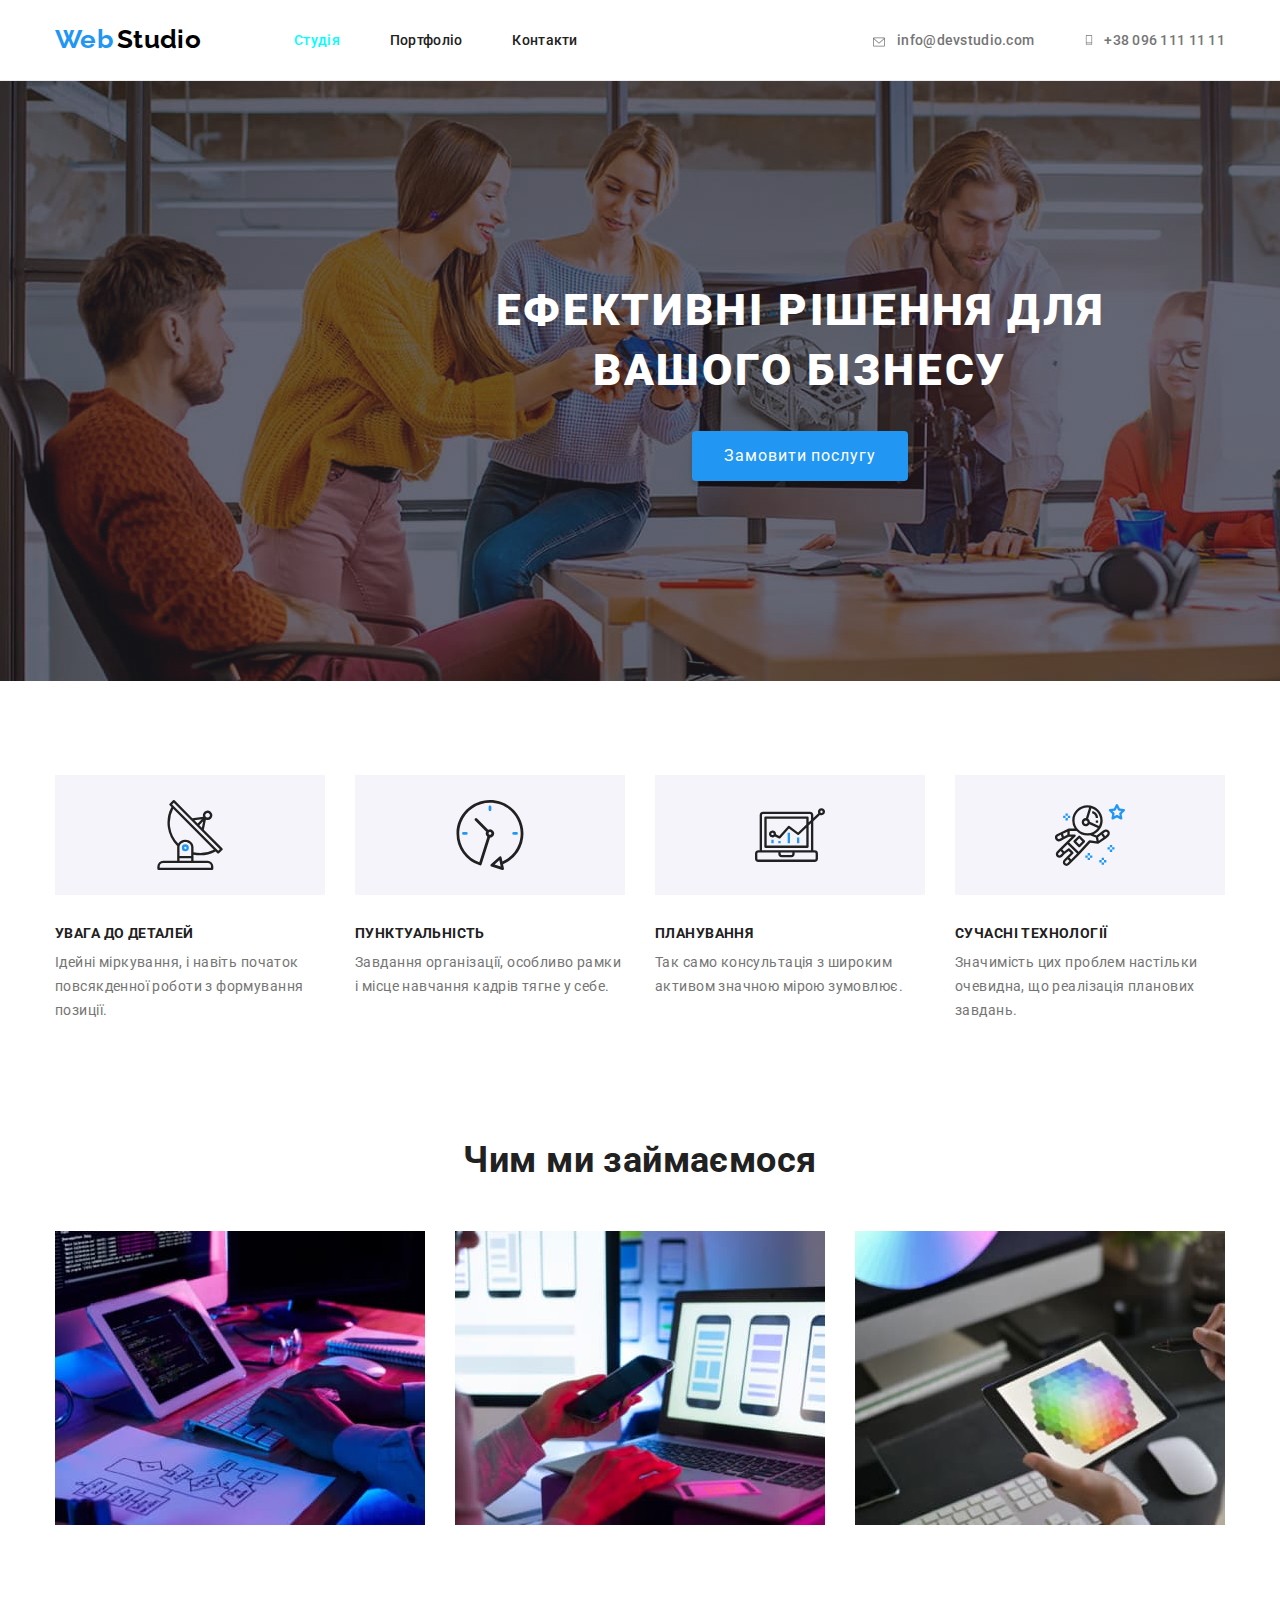
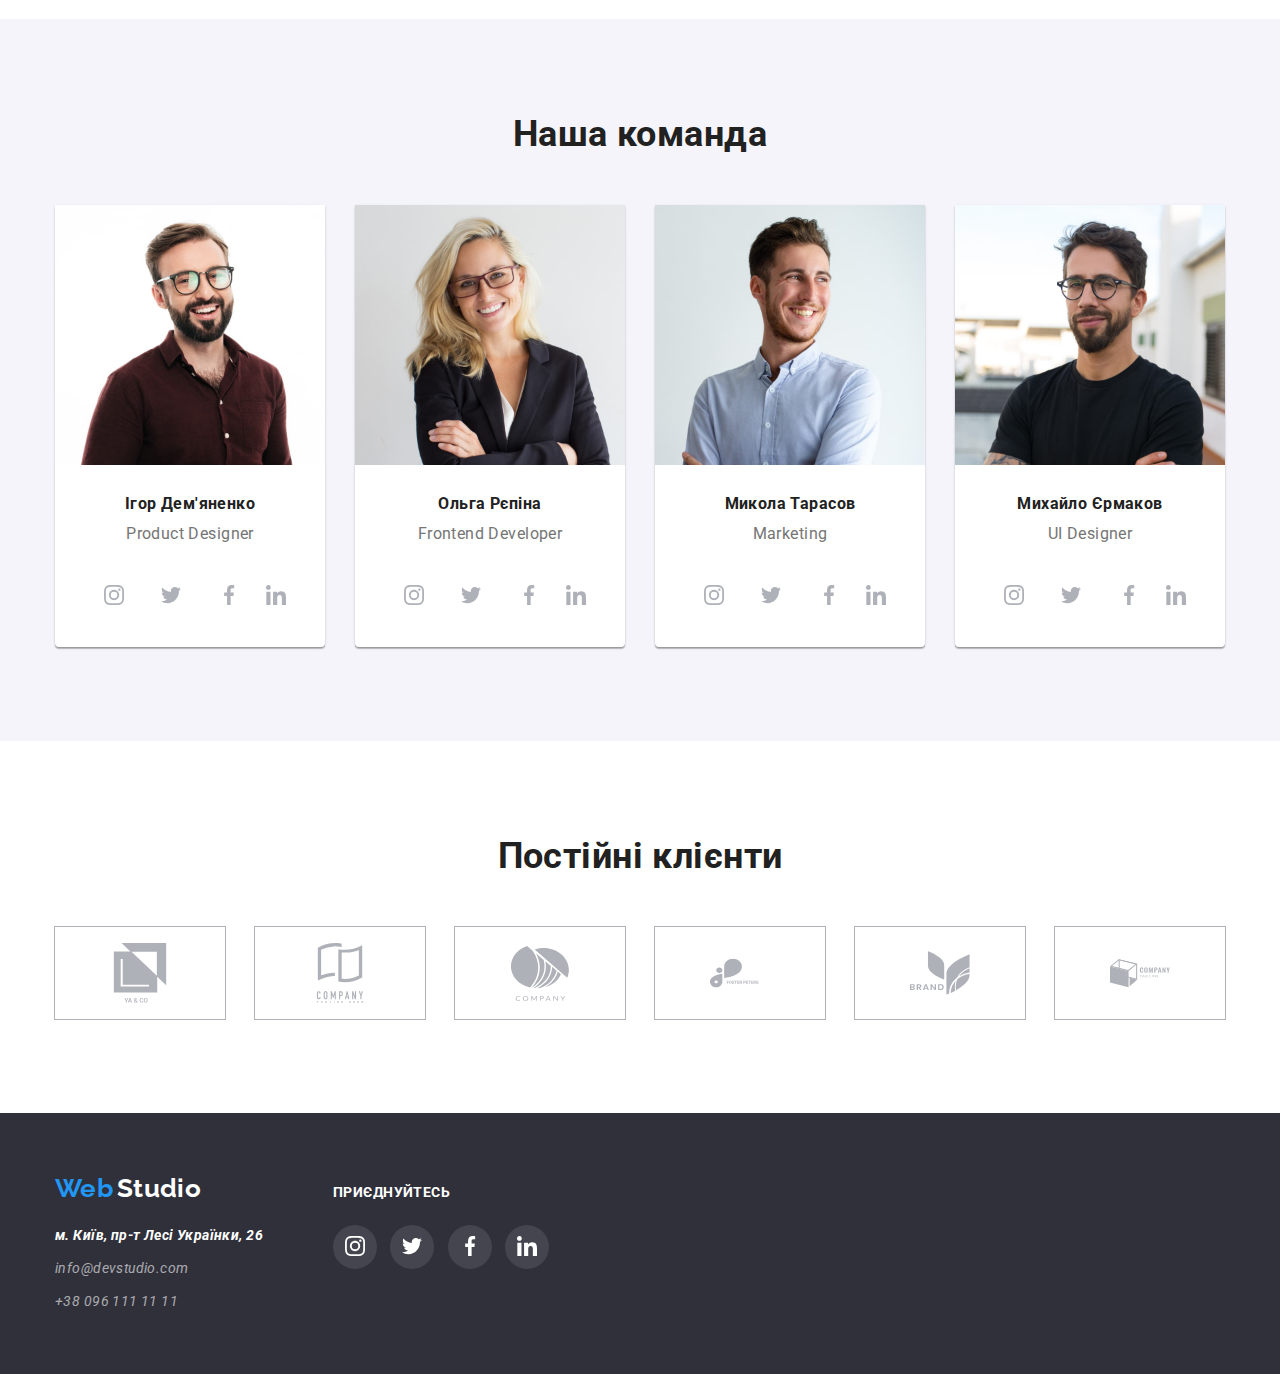
==== commit 004295dd: "HW" ====
--- a/index.html
+++ b/index.html
@@ -215,23 +215,23 @@
             <div>
               <ul class=" list">
                 <li class="icon-team">
-                  <a href="https://www.instagram.com/" target="blank" rel="noreferrer noopener">
+                  <a href="https://www.instagram.com/" target="_blank" rel="noreferrer noopener">
                     <svg class="icon-sprite" width="20px" height="20px">
                       <use href="./images/icon.svg#icon-instagram"></use>
                     </svg></a>
                 </li>
                 <li class="icon-team">
-                  <a href="https://twitter.com/" target="blank" rel="noreferrer noopener">
+                  <a href="https://twitter.com/" target="_blank" rel="noreferrer noopener">
                     <svg class="icon-sprite" width="20px" height="20px">
                       <use href="./images/icon.svg#icon-twitter"></use>
                     </svg></a>
                   </svg>
                 </li>
-                <li class="icon-team"><a href="https://www.facebook.com/" target="blank" rel="noreferrer noopener">
+                <li class="icon-team"><a href="https://www.facebook.com/" target="_blank" rel="noreferrer noopener">
                     <svg class="icon-sprite" width="20px" height="20px">
                       <use href="./images/icon.svg#icon-facebook"></use>
                     </svg></a></li>
-                <li class="icon-team"><a href="https://www.linkedin.com/" target="blank" rel="noreferrer noopener">
+                <li class="icon-team"><a href="https://www.linkedin.com/" target="_blank" rel="noreferrer noopener">
                     <svg class="icon-sprite" width="20px" height="20px">
                       <use href="./images/icon.svg#icon-linkedin"></use>
                     </svg></a></li>
@@ -242,28 +242,111 @@
           </li>
         </ul>
       </div>
+      </section>
+      <section class="section  list">
+        <div class="container">
+          <h2 class="team">Постійні клієнти</h2>
+          <ul class="clients list">
+            <li >
+                <a class="clients-sprite" href="#" target="_blank" rel="noopener no referrer"><svg width="106px" height="60px">
+                    <use href="./images/icon.svg#icon-ya-co"></use>
+                  </svg>
+                </a>
+              
+            </li>
+            <li >
+              <a  class="clients-sprite" href="#" target="_blank" rel="noopener no referrer"><svg width="106px" height="60px">
+                  <use href="./images/icon.svg#icon-company-tegline"></use>
+                </svg>
+              </a>
+            </li>
+            <li >
+              <a class="clients-sprite" href="#" target="_blank" rel="noopener no referrer"><svg width="106px" height="60px">
+                  <use href="./images/icon.svg#icon-company"></use>
+                </svg>
+              </a>
+            </li>
+            <li >
+              <a class="clients-sprite" href="#" target="_blank" rel="noopener no referrer"><svg width="106px" height="60px">
+                  <use href="./images/icon.svg#icon-foster"></use>
+                </svg>
+              </a>
+            </li>
+            <li >
+              <a class="clients-sprite" href="#" target="_blank" rel="noopener no referrer"><svg width="106px" height="60px">
+                  <use href="./images/icon.svg#icon-brand"></use>
+                </svg>
+              </a>
+            </li>
+            <li >
+              <a class="clients-sprite" href="#" target="_blank" rel="noopener no referrer"><svg width="106px" height="60px">
+                  <use href="./images/icon.svg#icon-cube"></use>
+                </svg>
+              </a> 
+            </li>
+          </ul>
+
+        </div>
       </section>
     </main>
     <footer class="footer">
       <div class="container">
-        <div class="down"><a href="https://denysabramets.github.io/goit-markup-hw-02/index.html" class="logo ">
-          <span lang="en" class="logo-link">Web</span>
-          <span lang="en" class="logo-header">Studio</span>
-        </a></div>
-      <address class="address">
-        <ul class=" list">
-          <li class="adress-up">
-            <a href="https://goo.gl/maps/JBx5iPBna97AmBD86" target="_blank" rel="noopener noreferrer noflow"
-              class="address-map">м. Київ, пр-т Лесі Українки, 26</a>
-          </li>
-          <li class="adress-down" >
-            <a href="mailto:info@devstudio.com" class="address-text">info@devstudio.com</a>
-          </li>
-          <li  class="adress-down">
-            <a href="tel:+380961111111" class="address-text">+38 096 111 11 11</a>
-          </li>
-        </ul>
-      </address></div>
+        <div class="two-box">
+          <div class="footer-adress">
+            <div class="down"><a href="https://denysabramets.github.io/goit-markup-hw-02/index.html" class="logo ">
+                <span lang="en" class="logo-link">Web</span>
+                <span lang="en" class="logo-header">Studio</span>
+              </a></div>
+            <address class="address">
+              <ul class=" list">
+                <li class="adress-up">
+                  <a href="https://goo.gl/maps/JBx5iPBna97AmBD86" target="_blank" rel="noopener noreferrer noflow"
+                    class="address-map">м. Київ, пр-т Лесі Українки, 26</a>
+                </li>
+                <li class="adress-down">
+                  <a href="mailto:info@devstudio.com" class="address-text">info@devstudio.com</a>
+                </li>
+                <li class="adress-down">
+                  <a href="tel:+380961111111" class="address-text">+38 096 111 11 11</a>
+                </li>
+              </ul>
+            </address>
+          </div>
+          <div class="footer-sprite">
+            <h2 class="footer-post">Приєднуйтесь</h2>
+            <ul class=" sprite list">
+              <li class="display">
+                <a class="box-sprite" href="https://www.instagram.com/" target="_blank" rel="noreferrer noopener">
+                  <svg class="icon-sprite" width="20px" height="20px">
+                    <use href="./images/icon.svg#icon-instagram"></use>
+                  </svg></a>
+              </li>
+              <li class="display">
+                <a class="box-sprite" href="https://twitter.com/" target="_blank" rel="noreferrer noopener">
+                  <svg class="icon-sprite" width="20px" height="20px">
+                    <use href="./images/icon.svg#icon-twitter"></use>
+                  </svg></a>
+                </svg>
+              </li>
+              <li class="display"><a class="box-sprite" href="https://www.facebook.com/" target="_blank"
+                  rel="noreferrer noopener">
+                  <svg class="icon-sprite" width="20px" height="20px">
+                    <use href="./images/icon.svg#icon-facebook"></use>
+                  </svg></a></li>
+              <li class="display"><a class="box-sprite" href="https://www.linkedin.com/" target="_blank"
+                  rel="noreferrer noopener">
+                  <svg class="icon-sprite" width="20px" height="20px">
+                    <use href="./images/icon.svg#icon-linkedin"></use>
+                  </svg></a></li>
+            </ul>
+          
+          
+          </div>
+        </div>
+
+    
+    </div>
+      
     </footer>
   </body>
 </html>
--- a/styles/styles.css
+++ b/styles/styles.css
@@ -21,6 +21,7 @@
   width: 1200px;
   padding-left: 15px;
   padding-right: 15px;
+  
 }
 
 .section {
@@ -132,7 +133,7 @@
 .icon-mail{
   margin-right:10px;
   fill: currentColor;
-    vertical-align: -0.15em;
+    vertical-align: -0.17em;
   
     
   }
@@ -239,9 +240,9 @@
 }
 .icon-team>:hover,
 .icon-team>:focus{
-  background-color: #2196f3;
+  background-color: var(--blue-color);
   box-shadow: 0px 4px 4px 0px #00000040;
-  fill: white;
+  fill: var(--white-color);
   
 }
 .icon-team:not(:last-child){
@@ -312,13 +313,47 @@
   margin-bottom: 30px;
   margin-top: 10px;
 }
+/* Clients */
+.clients{
+  display: flex;
+}
+.clients-sprite{
+  outline: 1px solid #AFB1B8 ;
+  display: flex;
+  justify-content: center;
+  align-items: center;
+  width: 170px;
+  height: 92px;
+  fill: #AFB1B8;
+  padding: 16px 32px;
+
+}
+
+.clients>li:not(:last-child){
+  margin-right: 30px;
+}
+.clients-sprite:hover,
+.clients-sprite:focus{
+  fill:var(--blue-color);
+  outline: 1px solid var(--blue-color)
+  
+}
 /* Футер */
 .footer {
   background-color: var(--secondary-background);
-}
+  
+}
+.footer-adress{
+  display: inline-block;
+}
+
+
+
 .down {
   padding-top: 60px;
-}
+  
+}
+
 
 .address-text {
   color: var(--address-text-color);
@@ -369,6 +404,55 @@
   min-width: 216px;
   text-align: center;
 }
+/* Футер sprite */
+.footer-sprite {
+  display: inline-block;
+  margin-left: 70px;
+}
+.two-box{
+  display: inline-flex;
+  align-items: baseline;
+  
+}
+.display{
+  display: inline-flex;
+    justify-content: center;
+    align-items: center;
+    width: 44px;
+    height: 44px;
+    margin-top: 20px;
+    border-radius: 50%;
+    fill: #AFB1B8;
+    background-color:rgba(255, 255, 255, 0.1);
+
+}
+.box-sprite{
+  fill:var(--white-color);
+  padding: 12px;
+  
+}
+.display:hover,
+.display:focus{
+  background: var(--blue-color);
+}
+.display:not(:last-child){
+  margin-right: 10px;
+}
+
+
+
+
+.footer-post{
+  font-size: 14px;
+  line-height: 1.33px;
+  letter-spacing: 0.03em;
+  text-transform: uppercase;
+  color: var(--white-color);
+}
+
+
+
+
 /* ПОРТФОЛІО */
 
 /* Кнопки Флекс */
@@ -393,7 +477,14 @@
 
 .card {
   background-color: var(--white-color);
-  display: block;
+  display:inline-block;
+}
+
+.card:hover,
+.card:focus{
+
+  box-shadow: 0px 3px 1px rgba(0, 0, 0, 0.1), 0px 1px 2px rgba(0, 0, 0, 0.08),
+      0px 2px 2px rgba(0, 0, 0, 0.12);
 }
 img {
   display: block;
@@ -427,8 +518,7 @@
   font-size: 16px;
   line-height: 1.62;
   border: 1px solid transparent;
-  box-shadow: 0px 3px 1px rgba(0, 0, 0, 0.1), 0px 1px 2px rgba(0, 0, 0, 0.08),
-    0px 2px 2px rgba(0, 0, 0, 0.12);
+  
   border-radius: 4px;
   padding: 6px 25px;
   display: inline-block;
@@ -438,7 +528,10 @@
 .filters .button:focus,
 .address-text:hover,
 .address-text:focus {
-  color: var(--blue-color);
+  color: var(--white-color);
+  box-shadow: 0px 3px 1px rgba(0, 0, 0, 0.1), 0px 1px 2px rgba(0, 0, 0, 0.08),
+      0px 2px 2px rgba(0, 0, 0, 0.12);
+      background: var(--blue-color);
 }
 .filters .button:active,
 .hero .button:active {
